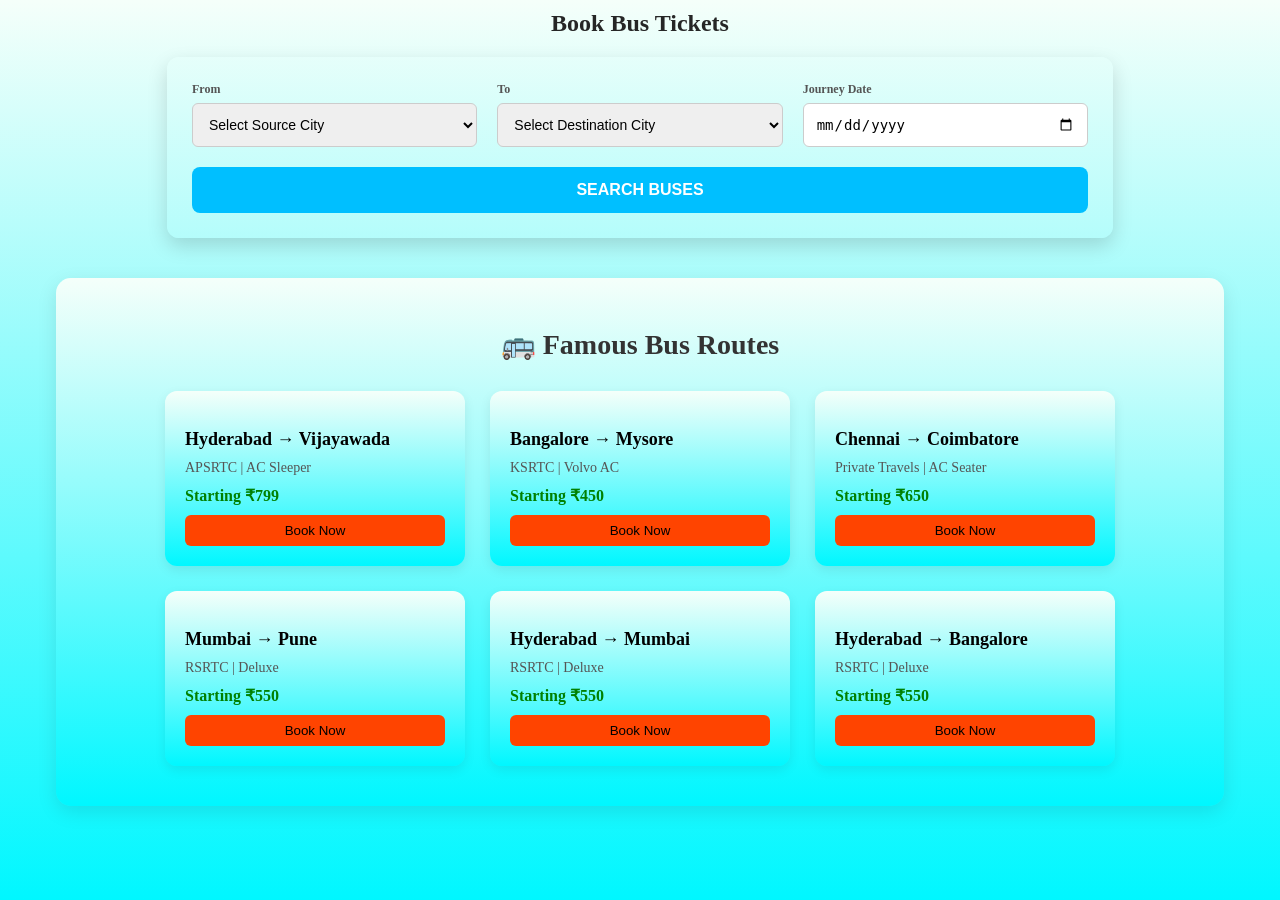
==== bus.html @ cfcebf54 "Initial commit" ====
<html>
<head>
<title>Bus</title>
<link rel="icon" href="logo.ico">

<style>
body {
margin: 0;
background-image: linear-gradient(
to bottom,
#f5fffa,
#00F7FF);
background-attachment: fixed;
background-size: cover;
}

h2{
text-align: center;
margin-top: 10px;
color:#262626;
}

.bus-card {
background: linear-gradient(
to bottom,
#f5fffa,
#00F7FF);
background-attachment: fixed;
background-size: cover;
width: 70%;
margin: 20px auto;
padding: 25px;
border-radius: 12px;
box-shadow: 0 8px 20px rgba(0,0,0,0.15);
}

.row {
display: flex;
gap: 20px;
margin-bottom: 20px;
}

.field {
flex: 1;
}

label {
display: block;
font-size: 12px;
color: #555;
margin-bottom: 6px;
font-weight: bold;
}

select, input {
width: 100%;
padding: 12px;
border-radius: 6px;
border: 1px solid #ccc;
font-size: 14px;
}

.search-btn {
background-color: #00bfff;
color: white;
border: none;
padding: 14px;
font-size: 16px;
width: 100%;
border-radius: 8px;
cursor: pointer;
font-weight: bold;
}

.search-btn:hover {
background-color: #00bfff;
}

.footer {
text-align: center;
margin-top: 40px;
font-size: 13px;
color: gray;
}

.famous-bus-wrapper {
width: 85%;
margin: 40px auto;
padding: 40px;
background:  linear-gradient(
to bottom,
#f5fffa,
#00F7FF);
border-radius: 15px;
box-shadow: 0 6px 20px rgba(0, 0, 0, 0.1);
text-align: center;
}

.famous-bus-wrapper h2 {
font-size: 28px;
margin-bottom: 30px;
color: #333;
}

.bus-route-grid {
display: flex;
justify-content: center;
gap: 25px;
flex-wrap: wrap;
}

.bus-route-box {
width: 260px;
background: linear-gradient(
to bottom,
#f5fffa,
#00F7FF);
padding: 20px;
border-radius: 12px;
box-shadow: 0 4px 12px rgba(0, 0, 0, 0.08);
transition: all 0.3s ease;
text-align: left;
}

.bus-route-box:hover {
transform: translateY(-8px);
box-shadow: 0 10px 25px rgba(0, 0, 0, 0.15);
}

.bus-route-box h3 {
margin-bottom: 10px;
font-size: 18px;
}

.bus-route-box p {
font-size: 14px;
margin: 6px 0;
color: #555;
}

.bus-route-box .fare {
font-size: 16px;
font-weight: bold;
color: green;
margin: 10px 0;
}

.bus-route-box button {
width: 100%;
padding: 8px;
border: none;
border-radius: 6px;
background: #FF4400;
cursor: pointer;
transition: 0.3s ease;
}

.bus-route-box button:hover {
color: #fff;
}
</style>
</head>

<body>

<h2>Book Bus Tickets</h2>

<div class="bus-card">

<div class="row">

<div class="field">
<label>From</label>
<select id="fromCity">
<option>Select Source City</option>
<option>Hyderabad</option>
<option>Bengaluru</option>
<option>Chennai</option>
<option>Vijayawada</option>
<option>Mumbai</option>
</select>
</div>

<div class="field">
<label>To</label>
<select id="toCity">
<option>Select Destination City</option>
<option>Bengaluru</option>
<option>Chennai</option>
<option>Coimbatore</option>
<option>Mumbai</option>
<option>Pune</option>
<option>Vijayawada</option>
<option>Mysore</option>
</select>
</div>

<div class="field">
<label>Journey Date</label>
<input type="date" id="journeyDate">
</div>

</div>

<button class="search-btn" onclick="searchBuses()">SEARCH BUSES</button>

</div>

<div class="famous-bus-wrapper">

<h2>🚌 Famous Bus Routes</h2>

<div class="bus-route-grid">

<div class="bus-route-box">
<h3>Hyderabad → Vijayawada</h3>
<p>APSRTC | AC Sleeper</p>
<p class="fare">Starting ₹799</p>
<button onclick="openRoute('Hyderabad','Vijayawada')">Book Now</button>
</div>

<div class="bus-route-box">
<h3>Bangalore → Mysore</h3>
<p>KSRTC | Volvo AC</p>
<p class="fare">Starting ₹450</p>
<button onclick="openRoute('Bengaluru','Mysore')">Book Now</button>
</div>

<div class="bus-route-box">
<h3>Chennai → Coimbatore</h3>
<p>Private Travels | AC Seater</p>
<p class="fare">Starting ₹650</p>
<button onclick="openRoute('Chennai','Coimbatore')">Book Now</button>
</div>

<div class="bus-route-box">
<h3>Mumbai → Pune</h3>
<p>RSRTC | Deluxe</p>
<p class="fare">Starting ₹550</p>
<button onclick="openRoute('Mumbai','Pune')">Book Now</button>
</div>

<div class="bus-route-box">
<h3>Hyderabad → Mumbai</h3>
<p>RSRTC | Deluxe</p>
<p class="fare">Starting ₹550</p>
<button onclick="openRoute('Hyderabad','Mumbai')">Book Now</button>
</div>

<div class="bus-route-box">
<h3>Hyderabad → Bangalore</h3>
<p>RSRTC | Deluxe</p>
<p class="fare">Starting ₹550</p>
<button onclick="openRoute('Hyderabad','Bengaluru')">Book Now</button>
</div>

</div>

</div>

<script>

function searchBuses(){

let from=document.getElementById("fromCity").value;
let to=document.getElementById("toCity").value;
let date=document.getElementById("journeyDate").value;

window.location.href=
"busticket.html?from="+encodeURIComponent(from)+
"&to="+encodeURIComponent(to)+
"&date="+date;

}

function openRoute(from,to){

window.location.href=
"busticket.html?from="+encodeURIComponent(from)+
"&to="+encodeURIComponent(to);

}

</script>

</body>
</html>
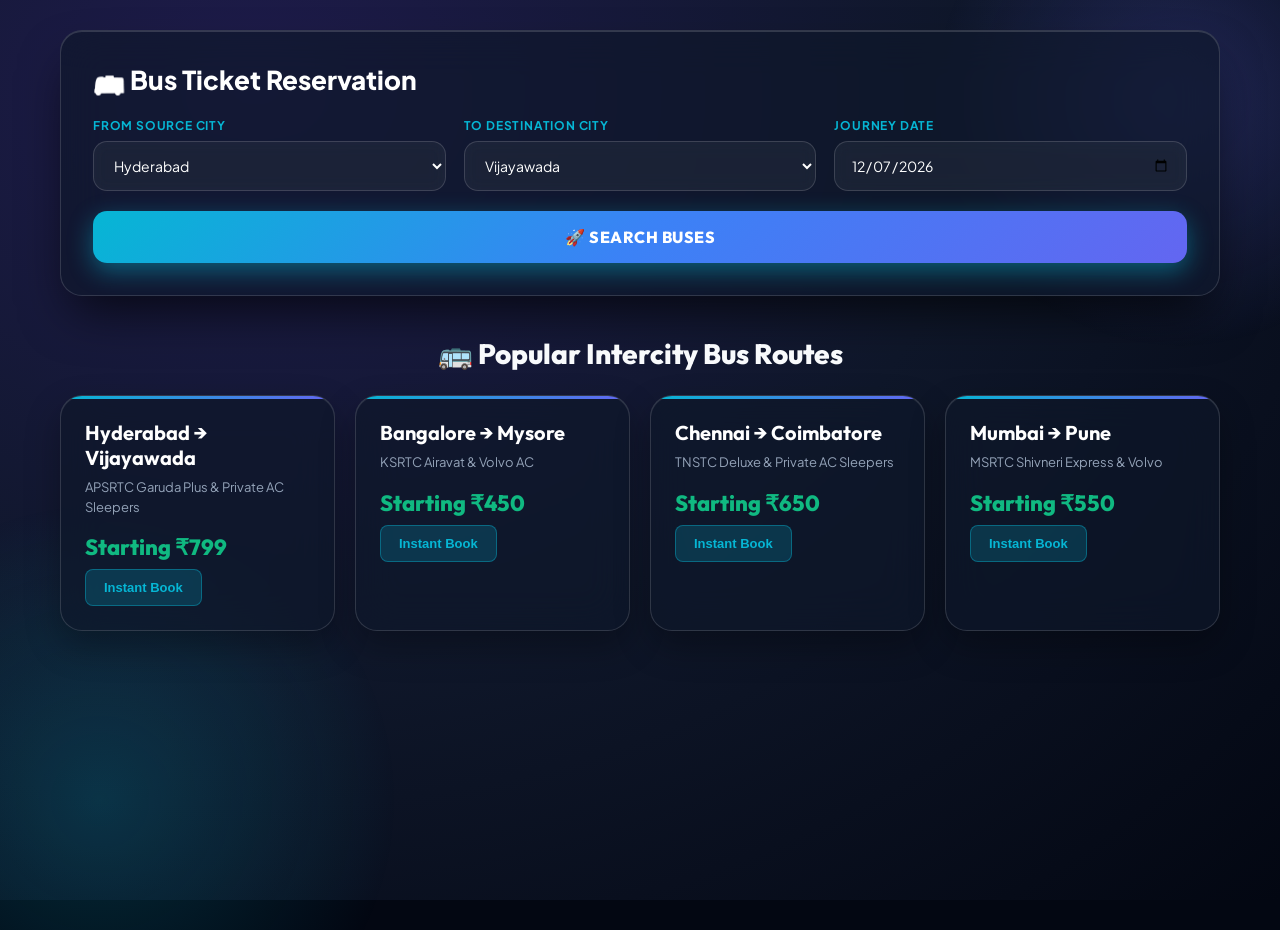
==== commit 9b00dabf: "feat(buses): redesign bus reservation search and seat selection result pages" ====
--- a/bus.html
+++ b/bus.html
@@ -1,287 +1,101 @@
-<html>
+<!DOCTYPE html>
+<html lang="en">
 <head>
-<title>Bus</title>
-<link rel="icon" href="logo.ico">
+  <meta charset="UTF-8">
+  <meta name="viewport" content="width=device-width, initial-scale=1.0">
+  <title>Book Bus Tickets | TicketEasy</title>
+  <link rel="icon" href="logo.ico">
+  <link rel="stylesheet" href="style.css?v=3.0">
+</head>
+<body style="padding-bottom: 60px;">
 
-<style>
-body {
-margin: 0;
-background-image: linear-gradient(
-to bottom,
-#f5fffa,
-#00F7FF);
-background-attachment: fixed;
-background-size: cover;
-}
+  <div class="booking-container">
+    <div class="glass-card">
+      <div class="search-title">🚌 Bus Ticket Reservation</div>
+      
+      <div class="row">
+        <div class="field">
+          <label>From Source City</label>
+          <select id="fromCity">
+            <option>Hyderabad</option>
+            <option>Bengaluru</option>
+            <option>Chennai</option>
+            <option>Vijayawada</option>
+            <option>Mumbai</option>
+          </select>
+        </div>
 
-h2{
-text-align: center;
-margin-top: 10px;
-color:#262626;
-}
+        <div class="field">
+          <label>To Destination City</label>
+          <select id="toCity">
+            <option>Vijayawada</option>
+            <option>Bengaluru</option>
+            <option>Chennai</option>
+            <option>Coimbatore</option>
+            <option>Mumbai</option>
+            <option>Mysore</option>
+            <option>Pune</option>
+          </select>
+        </div>
 
-.bus-card {
-background: linear-gradient(
-to bottom,
-#f5fffa,
-#00F7FF);
-background-attachment: fixed;
-background-size: cover;
-width: 70%;
-margin: 20px auto;
-padding: 25px;
-border-radius: 12px;
-box-shadow: 0 8px 20px rgba(0,0,0,0.15);
-}
+        <div class="field">
+          <label>Journey Date</label>
+          <input type="date" id="journeyDate">
+        </div>
+      </div>
 
-.row {
-display: flex;
-gap: 20px;
-margin-bottom: 20px;
-}
+      <button class="search-btn" onclick="searchBuses()">🚀 SEARCH BUSES</button>
+    </div>
+  </div>
 
-.field {
-flex: 1;
-}
+  <div class="offers-section">
+    <h2>🚌 Popular Intercity Bus Routes</h2>
+    
+    <div class="offers-container">
+      
+      <div class="offer-card">
+        <h3>Hyderabad → Vijayawada</h3>
+        <p>APSRTC Garuda Plus & Private AC Sleepers</p>
+        <div class="price-tag">Starting ₹799</div>
+        <button onclick="openBookingModal({title:'APSRTC Garuda Plus', type:'bus', route:'Hyderabad → Vijayawada', price:799})">Instant Book</button>
+      </div>
 
-label {
-display: block;
-font-size: 12px;
-color: #555;
-margin-bottom: 6px;
-font-weight: bold;
-}
+      <div class="offer-card">
+        <h3>Bangalore → Mysore</h3>
+        <p>KSRTC Airavat & Volvo AC</p>
+        <div class="price-tag">Starting ₹450</div>
+        <button onclick="openBookingModal({title:'KSRTC Airavat Volvo', type:'bus', route:'Bengaluru → Mysore', price:450})">Instant Book</button>
+      </div>
 
-select, input {
-width: 100%;
-padding: 12px;
-border-radius: 6px;
-border: 1px solid #ccc;
-font-size: 14px;
-}
+      <div class="offer-card">
+        <h3>Chennai → Coimbatore</h3>
+        <p>TNSTC Deluxe & Private AC Sleepers</p>
+        <div class="price-tag">Starting ₹650</div>
+        <button onclick="openBookingModal({title:'Parveen AC Sleeper', type:'bus', route:'Chennai → Coimbatore', price:650})">Instant Book</button>
+      </div>
 
-.search-btn {
-background-color: #00bfff;
-color: white;
-border: none;
-padding: 14px;
-font-size: 16px;
-width: 100%;
-border-radius: 8px;
-cursor: pointer;
-font-weight: bold;
-}
+      <div class="offer-card">
+        <h3>Mumbai → Pune</h3>
+        <p>MSRTC Shivneri Express & Volvo</p>
+        <div class="price-tag">Starting ₹550</div>
+        <button onclick="openBookingModal({title:'MSRTC Shivneri Express', type:'bus', route:'Mumbai → Pune', price:550})">Instant Book</button>
+      </div>
 
-.search-btn:hover {
-background-color: #00bfff;
-}
+    </div>
+  </div>
 
-.footer {
-text-align: center;
-margin-top: 40px;
-font-size: 13px;
-color: gray;
-}
+  <script src="booking-modal.js?v=3.0"></script>
+  <script>
+    const tomorrow = new Date();
+    tomorrow.setDate(tomorrow.getDate() + 1);
+    document.getElementById("journeyDate").value = tomorrow.toISOString().split('T')[0];
 
-.famous-bus-wrapper {
-width: 85%;
-margin: 40px auto;
-padding: 40px;
-background:  linear-gradient(
-to bottom,
-#f5fffa,
-#00F7FF);
-border-radius: 15px;
-box-shadow: 0 6px 20px rgba(0, 0, 0, 0.1);
-text-align: center;
-}
-
-.famous-bus-wrapper h2 {
-font-size: 28px;
-margin-bottom: 30px;
-color: #333;
-}
-
-.bus-route-grid {
-display: flex;
-justify-content: center;
-gap: 25px;
-flex-wrap: wrap;
-}
-
-.bus-route-box {
-width: 260px;
-background: linear-gradient(
-to bottom,
-#f5fffa,
-#00F7FF);
-padding: 20px;
-border-radius: 12px;
-box-shadow: 0 4px 12px rgba(0, 0, 0, 0.08);
-transition: all 0.3s ease;
-text-align: left;
-}
-
-.bus-route-box:hover {
-transform: translateY(-8px);
-box-shadow: 0 10px 25px rgba(0, 0, 0, 0.15);
-}
-
-.bus-route-box h3 {
-margin-bottom: 10px;
-font-size: 18px;
-}
-
-.bus-route-box p {
-font-size: 14px;
-margin: 6px 0;
-color: #555;
-}
-
-.bus-route-box .fare {
-font-size: 16px;
-font-weight: bold;
-color: green;
-margin: 10px 0;
-}
-
-.bus-route-box button {
-width: 100%;
-padding: 8px;
-border: none;
-border-radius: 6px;
-background: #FF4400;
-cursor: pointer;
-transition: 0.3s ease;
-}
-
-.bus-route-box button:hover {
-color: #fff;
-}
-</style>
-</head>
-
-<body>
-
-<h2>Book Bus Tickets</h2>
-
-<div class="bus-card">
-
-<div class="row">
-
-<div class="field">
-<label>From</label>
-<select id="fromCity">
-<option>Select Source City</option>
-<option>Hyderabad</option>
-<option>Bengaluru</option>
-<option>Chennai</option>
-<option>Vijayawada</option>
-<option>Mumbai</option>
-</select>
-</div>
-
-<div class="field">
-<label>To</label>
-<select id="toCity">
-<option>Select Destination City</option>
-<option>Bengaluru</option>
-<option>Chennai</option>
-<option>Coimbatore</option>
-<option>Mumbai</option>
-<option>Pune</option>
-<option>Vijayawada</option>
-<option>Mysore</option>
-</select>
-</div>
-
-<div class="field">
-<label>Journey Date</label>
-<input type="date" id="journeyDate">
-</div>
-
-</div>
-
-<button class="search-btn" onclick="searchBuses()">SEARCH BUSES</button>
-
-</div>
-
-<div class="famous-bus-wrapper">
-
-<h2>🚌 Famous Bus Routes</h2>
-
-<div class="bus-route-grid">
-
-<div class="bus-route-box">
-<h3>Hyderabad → Vijayawada</h3>
-<p>APSRTC | AC Sleeper</p>
-<p class="fare">Starting ₹799</p>
-<button onclick="openRoute('Hyderabad','Vijayawada')">Book Now</button>
-</div>
-
-<div class="bus-route-box">
-<h3>Bangalore → Mysore</h3>
-<p>KSRTC | Volvo AC</p>
-<p class="fare">Starting ₹450</p>
-<button onclick="openRoute('Bengaluru','Mysore')">Book Now</button>
-</div>
-
-<div class="bus-route-box">
-<h3>Chennai → Coimbatore</h3>
-<p>Private Travels | AC Seater</p>
-<p class="fare">Starting ₹650</p>
-<button onclick="openRoute('Chennai','Coimbatore')">Book Now</button>
-</div>
-
-<div class="bus-route-box">
-<h3>Mumbai → Pune</h3>
-<p>RSRTC | Deluxe</p>
-<p class="fare">Starting ₹550</p>
-<button onclick="openRoute('Mumbai','Pune')">Book Now</button>
-</div>
-
-<div class="bus-route-box">
-<h3>Hyderabad → Mumbai</h3>
-<p>RSRTC | Deluxe</p>
-<p class="fare">Starting ₹550</p>
-<button onclick="openRoute('Hyderabad','Mumbai')">Book Now</button>
-</div>
-
-<div class="bus-route-box">
-<h3>Hyderabad → Bangalore</h3>
-<p>RSRTC | Deluxe</p>
-<p class="fare">Starting ₹550</p>
-<button onclick="openRoute('Hyderabad','Bengaluru')">Book Now</button>
-</div>
-
-</div>
-
-</div>
-
-<script>
-
-function searchBuses(){
-
-let from=document.getElementById("fromCity").value;
-let to=document.getElementById("toCity").value;
-let date=document.getElementById("journeyDate").value;
-
-window.location.href=
-"busticket.html?from="+encodeURIComponent(from)+
-"&to="+encodeURIComponent(to)+
-"&date="+date;
-
-}
-
-function openRoute(from,to){
-
-window.location.href=
-"busticket.html?from="+encodeURIComponent(from)+
-"&to="+encodeURIComponent(to);
-
-}
-
-</script>
-
+    function searchBuses() {
+      const from = document.getElementById("fromCity").value;
+      const to = document.getElementById("toCity").value;
+      const date = document.getElementById("journeyDate").value;
+      window.location.href = `busticket.html?from=${encodeURIComponent(from)}&to=${encodeURIComponent(to)}&date=${date}`;
+    }
+  </script>
 </body>
 </html>
--- a/style.css
+++ b/style.css
@@ -0,0 +1,1076 @@
+/* ============================================================
+   TicketEasy — Ultra-Vibrant Glassmorphism & Cyber-Sleek Design System
+   ============================================================ */
+@import url('https://fonts.googleapis.com/css2?family=Outfit:wght@300;400;500;600;700;800;900&family=Plus+Jakarta+Sans:wght@400;500;600;700;800&display=swap');
+
+:root {
+  --primary: #06b6d4;
+  --primary-glow: rgba(6, 182, 212, 0.45);
+  --accent: #6366f1;
+  --accent-glow: rgba(99, 102, 241, 0.45);
+  --orange: #f97316;
+  --orange-glow: rgba(249, 115, 22, 0.45);
+  --emerald: #10b981;
+  --rose: #f43f5e;
+  
+  --bg-dark: #030712;
+  --bg-gradient: radial-gradient(ellipse at 20% 10%, #1e1b4b 0%, #0f172a 50%, #030712 100%);
+  --card-bg: rgba(15, 23, 42, 0.65);
+  --card-border: rgba(255, 255, 255, 0.14);
+  --card-hover-border: rgba(6, 182, 212, 0.6);
+  --glass-blur: blur(20px);
+  
+  --text-main: #f8fafc;
+  --text-muted: #94a3b8;
+  --text-dim: #64748b;
+  
+  --radius-sm: 8px;
+  --radius-md: 14px;
+  --radius-lg: 22px;
+  --radius-full: 9999px;
+  
+  --shadow-glow: 0 12px 35px -8px rgba(6, 182, 212, 0.35);
+  --shadow-lg: 0 25px 50px -12px rgba(0, 0, 0, 0.7);
+}
+
+* {
+  box-sizing: border-box;
+  margin: 0;
+  padding: 0;
+}
+
+body {
+  font-family: 'Plus Jakarta Sans', sans-serif;
+  background: var(--bg-dark);
+  background-image: var(--bg-gradient);
+  background-attachment: fixed;
+  color: var(--text-main);
+  min-height: 100vh;
+  overflow-x: hidden;
+  position: relative;
+}
+
+/* Ambient Glowing Background Orbs */
+body::before {
+  content: '';
+  position: fixed;
+  top: -150px;
+  right: -150px;
+  width: 500px;
+  height: 500px;
+  border-radius: 50%;
+  background: radial-gradient(circle, rgba(99, 102, 241, 0.25), transparent 70%);
+  pointer-events: none;
+  z-index: 0;
+}
+
+body::after {
+  content: '';
+  position: fixed;
+  bottom: -200px;
+  left: -200px;
+  width: 600px;
+  height: 600px;
+  border-radius: 50%;
+  background: radial-gradient(circle, rgba(6, 182, 212, 0.2), transparent 70%);
+  pointer-events: none;
+  z-index: 0;
+}
+
+h1, h2, h3, h4, .brand-font {
+  font-family: 'Outfit', sans-serif;
+}
+
+/* Custom Scrollbar */
+::-webkit-scrollbar { width: 8px; height: 8px; }
+::-webkit-scrollbar-track { background: rgba(3, 7, 18, 0.9); }
+::-webkit-scrollbar-thumb { background: rgba(255, 255, 255, 0.2); border-radius: 4px; }
+::-webkit-scrollbar-thumb:hover { background: var(--primary); }
+
+/* ── SHELL & TOP NAVIGATION ── */
+.shell-body {
+  overflow: hidden;
+  display: flex;
+  flex-direction: column;
+  height: 100vh;
+}
+
+.head {
+  background: rgba(15, 23, 42, 0.75);
+  backdrop-filter: var(--glass-blur);
+  -webkit-backdrop-filter: var(--glass-blur);
+  border-bottom: 1px solid var(--card-border);
+  display: flex;
+  justify-content: space-between;
+  align-items: center;
+  padding: 12px 28px;
+  position: sticky;
+  top: 0;
+  z-index: 1000;
+  box-shadow: 0 4px 30px rgba(0, 0, 0, 0.4);
+}
+
+.logo-container {
+  display: flex;
+  align-items: center;
+  gap: 10px;
+  text-decoration: none;
+}
+
+.logo-icon {
+  font-size: 26px;
+  background: linear-gradient(135deg, var(--primary), var(--accent));
+  -webkit-background-clip: text;
+  -webkit-text-fill-color: transparent;
+  filter: drop-shadow(0 0 12px var(--primary-glow));
+}
+
+.logo h1 {
+  font-size: 24px;
+  font-weight: 900;
+  letter-spacing: -0.5px;
+  background: linear-gradient(135deg, #ffffff 40%, var(--primary) 100%);
+  -webkit-background-clip: text;
+  -webkit-text-fill-color: transparent;
+}
+
+.modes {
+  display: flex;
+  gap: 6px;
+  background: rgba(255, 255, 255, 0.05);
+  padding: 6px;
+  border-radius: var(--radius-full);
+  border: 1px solid rgba(255, 255, 255, 0.1);
+  backdrop-filter: var(--glass-blur);
+}
+
+.modes a {
+  text-decoration: none;
+  color: var(--text-muted);
+  font-weight: 600;
+  padding: 8px 18px;
+  font-size: 13px;
+  letter-spacing: 0.3px;
+  border-radius: var(--radius-full);
+  transition: all 0.3s cubic-bezier(0.4, 0, 0.2, 1);
+  display: flex;
+  align-items: center;
+  gap: 6px;
+}
+
+.modes a:hover, .modes a.active {
+  color: #ffffff;
+  background: linear-gradient(135deg, rgba(6, 182, 212, 0.3), rgba(99, 102, 241, 0.3));
+  border: 1px solid rgba(6, 182, 212, 0.5);
+  box-shadow: 0 0 18px rgba(6, 182, 212, 0.25);
+}
+
+.nav-actions {
+  display: flex;
+  align-items: center;
+  gap: 12px;
+}
+
+.ai-copilot-trigger-btn {
+  background: linear-gradient(135deg, #6366f1, #8b5cf6);
+  color: white;
+  border: 1px solid rgba(255, 255, 255, 0.2);
+  padding: 8px 18px;
+  border-radius: var(--radius-full);
+  font-weight: 700;
+  font-size: 13px;
+  cursor: pointer;
+  display: flex;
+  align-items: center;
+  gap: 8px;
+  box-shadow: 0 0 20px var(--accent-glow);
+  transition: all 0.3s ease;
+  animation: pulseGlow 3s infinite alternate;
+}
+@keyframes pulseGlow {
+  0% { box-shadow: 0 0 10px rgba(99, 102, 241, 0.4); }
+  100% { box-shadow: 0 0 25px rgba(139, 92, 246, 0.85); }
+}
+.ai-copilot-trigger-btn:hover {
+  transform: translateY(-2px) scale(1.02);
+  filter: brightness(1.15);
+}
+
+.Profile-btn {
+  padding: 8px 18px;
+  border-radius: var(--radius-full);
+  cursor: pointer;
+  border: 1px solid var(--card-border);
+  font-family: 'Outfit', sans-serif;
+  font-weight: 600;
+  font-size: 13px;
+  background: rgba(255, 255, 255, 0.08);
+  color: var(--text-main);
+  transition: all 0.3s ease;
+}
+.Profile-btn:hover {
+  background: rgba(255, 255, 255, 0.18);
+  border-color: var(--primary);
+  color: var(--primary);
+  box-shadow: 0 0 12px var(--primary-glow);
+}
+
+iframe {
+  flex: 1;
+  width: 100%;
+  border: none;
+  z-index: 1;
+}
+
+/* ── HERO SLIDESHOW ── */
+.slideshow-wrapper {
+  padding: 24px;
+  max-width: 1280px;
+  margin: 0 auto;
+  position: relative;
+  z-index: 2;
+}
+
+.slideshow {
+  width: 100%;
+  height: 480px;
+  position: relative;
+  overflow: hidden;
+  border-radius: var(--radius-lg);
+  box-shadow: var(--shadow-lg);
+  border: 1px solid var(--card-border);
+}
+
+.slides {
+  display: flex;
+  height: 100%;
+  transition: transform 0.6s cubic-bezier(0.4, 0, 0.2, 1);
+}
+
+.slides a {
+  flex-shrink: 0;
+  width: 100%;
+  height: 100%;
+  position: relative;
+}
+
+.slides img {
+  width: 100%;
+  height: 100%;
+  object-fit: cover;
+}
+
+.slide-caption {
+  position: absolute;
+  bottom: 0;
+  left: 0;
+  right: 0;
+  padding: 40px;
+  background: linear-gradient(to top, rgba(3, 7, 18, 0.95), transparent);
+  color: white;
+}
+.slide-caption h2 {
+  font-size: 32px;
+  font-weight: 800;
+  margin-bottom: 6px;
+}
+.slide-caption p {
+  font-size: 16px;
+  color: var(--text-muted);
+}
+
+.arrow {
+  position: absolute;
+  top: 50%;
+  transform: translateY(-50%);
+  font-size: 24px;
+  color: white;
+  background: rgba(15, 23, 42, 0.65);
+  backdrop-filter: blur(10px);
+  width: 48px;
+  height: 48px;
+  display: flex;
+  align-items: center;
+  justify-content: center;
+  cursor: pointer;
+  user-select: none;
+  border-radius: 50%;
+  border: 1px solid var(--card-border);
+  transition: all 0.3s ease;
+  z-index: 10;
+}
+.arrow:hover {
+  background: var(--primary);
+  border-color: var(--primary);
+  box-shadow: var(--shadow-glow);
+}
+.prev { left: 20px; }
+.next { right: 20px; }
+
+.dots {
+  position: absolute;
+  bottom: 20px;
+  width: 100%;
+  text-align: center;
+  z-index: 10;
+}
+.dot {
+  display: inline-block;
+  width: 10px;
+  height: 10px;
+  margin: 0 5px;
+  background: rgba(255, 255, 255, 0.3);
+  border-radius: 50%;
+  cursor: pointer;
+  transition: all 0.3s ease;
+}
+.dot.active {
+  background: var(--primary);
+  width: 28px;
+  border-radius: 10px;
+  box-shadow: 0 0 12px var(--primary-glow);
+}
+
+/* ── SEARCH CONTAINER & GLASS CARDS ── */
+.booking-container {
+  max-width: 1200px;
+  margin: 30px auto;
+  padding: 0 20px;
+  position: relative;
+  z-index: 2;
+}
+
+.glass-card {
+  background: rgba(15, 23, 42, 0.65);
+  backdrop-filter: var(--glass-blur);
+  -webkit-backdrop-filter: var(--glass-blur);
+  border: 1px solid var(--card-border);
+  border-radius: var(--radius-lg);
+  padding: 32px;
+  box-shadow: var(--shadow-lg), inset 0 1px 0 rgba(255, 255, 255, 0.15);
+  transition: all 0.3s ease;
+}
+
+.glass-card:hover {
+  border-color: rgba(255, 255, 255, 0.25);
+  box-shadow: 0 30px 60px -15px rgba(0, 0, 0, 0.8), inset 0 1px 0 rgba(255, 255, 255, 0.2);
+}
+
+.search-title {
+  font-size: 26px;
+  font-weight: 800;
+  margin-bottom: 22px;
+  display: flex;
+  align-items: center;
+  gap: 10px;
+  background: linear-gradient(135deg, #ffffff 40%, var(--primary) 100%);
+  -webkit-background-clip: text;
+  -webkit-text-fill-color: transparent;
+}
+
+.row {
+  display: flex;
+  gap: 18px;
+  margin-bottom: 20px;
+  flex-wrap: wrap;
+}
+
+.field {
+  flex: 1;
+  min-width: 180px;
+}
+
+label {
+  display: block;
+  font-size: 12px;
+  font-weight: 700;
+  text-transform: uppercase;
+  letter-spacing: 0.8px;
+  color: var(--primary);
+  margin-bottom: 8px;
+}
+
+select, input[type="text"], input[type="date"], input[type="number"], input[type="email"], input[type="password"] {
+  width: 100%;
+  padding: 14px 16px;
+  border-radius: var(--radius-md);
+  border: 1px solid rgba(255, 255, 255, 0.15);
+  background: rgba(255, 255, 255, 0.05);
+  color: #ffffff;
+  font-size: 14px;
+  font-family: 'Plus Jakarta Sans', sans-serif;
+  transition: all 0.3s ease;
+  outline: none;
+  backdrop-filter: blur(8px);
+}
+
+select option {
+  background: #0f172a;
+  color: #ffffff;
+}
+
+select:focus, input:focus {
+  border-color: var(--primary);
+  background: rgba(6, 182, 212, 0.1);
+  box-shadow: 0 0 20px rgba(6, 182, 212, 0.35);
+}
+
+.search-btn, .action-btn {
+  background: linear-gradient(135deg, #06b6d4 0%, #3b82f6 50%, #6366f1 100%);
+  color: white;
+  border: none;
+  padding: 16px;
+  font-size: 16px;
+  width: 100%;
+  border-radius: var(--radius-md);
+  cursor: pointer;
+  font-weight: 800;
+  font-family: 'Outfit', sans-serif;
+  letter-spacing: 0.5px;
+  transition: all 0.3s ease;
+  box-shadow: 0 8px 25px rgba(6, 182, 212, 0.45);
+  display: flex;
+  align-items: center;
+  justify-content: center;
+  gap: 8px;
+}
+
+.search-btn:hover, .action-btn:hover {
+  transform: translateY(-3px) scale(1.01);
+  box-shadow: 0 12px 35px rgba(6, 182, 212, 0.65);
+  filter: brightness(1.15);
+}
+
+/* ── OFFERS & ROUTE CARDS ── */
+.offers-section {
+  max-width: 1200px;
+  margin: 40px auto;
+  padding: 0 20px;
+  text-align: center;
+  position: relative;
+  z-index: 2;
+}
+
+.offers-section h2 {
+  font-size: 28px;
+  font-weight: 800;
+  margin-bottom: 24px;
+}
+
+.offers-container {
+  display: grid;
+  grid-template-columns: repeat(auto-fit, minmax(240px, 1fr));
+  gap: 20px;
+}
+
+.offer-card {
+  background: rgba(15, 23, 42, 0.65);
+  backdrop-filter: var(--glass-blur);
+  -webkit-backdrop-filter: var(--glass-blur);
+  border: 1px solid var(--card-border);
+  padding: 24px;
+  border-radius: var(--radius-lg);
+  transition: all 0.3s cubic-bezier(0.4, 0, 0.2, 1);
+  text-align: left;
+  position: relative;
+  overflow: hidden;
+  box-shadow: 0 15px 35px rgba(0, 0, 0, 0.3), inset 0 1px 0 rgba(255, 255, 255, 0.1);
+}
+
+.offer-card::before {
+  content: '';
+  position: absolute;
+  top: 0; left: 0; right: 0; height: 3px;
+  background: linear-gradient(90deg, var(--primary), var(--accent));
+}
+
+.offer-card:hover {
+  transform: translateY(-8px);
+  border-color: var(--card-hover-border);
+  box-shadow: var(--shadow-glow);
+}
+
+.offer-card h3 {
+  font-size: 20px;
+  font-weight: 700;
+  margin-bottom: 8px;
+  color: #ffffff;
+}
+
+.offer-card p {
+  font-size: 13px;
+  color: var(--text-muted);
+  margin-bottom: 16px;
+  line-height: 1.5;
+}
+
+.offer-card button {
+  padding: 10px 18px;
+  border: none;
+  border-radius: var(--radius-sm);
+  background: rgba(6, 182, 212, 0.2);
+  color: var(--primary);
+  border: 1px solid rgba(6, 182, 212, 0.4);
+  font-weight: 700;
+  font-size: 13px;
+  cursor: pointer;
+  transition: all 0.3s ease;
+}
+
+.offer-card button:hover {
+  background: var(--primary);
+  color: white;
+  box-shadow: var(--shadow-glow);
+}
+
+/* ── RESULTS CONTAINER & LIST CARDS ── */
+.route-header {
+  text-align: center;
+  padding: 24px;
+  font-size: 22px;
+  font-weight: 800;
+  background: rgba(15, 23, 42, 0.85);
+  backdrop-filter: var(--glass-blur);
+  border-bottom: 1px solid var(--card-border);
+  color: #ffffff;
+  position: relative;
+  z-index: 2;
+}
+
+.results-container {
+  max-width: 1000px;
+  margin: 30px auto;
+  padding: 0 20px;
+  position: relative;
+  z-index: 2;
+}
+
+.result-card, .bus-card, .flight-card, .train-card, .hotel-card {
+  background: rgba(15, 23, 42, 0.65);
+  backdrop-filter: var(--glass-blur);
+  border: 1px solid var(--card-border);
+  padding: 24px;
+  margin-bottom: 16px;
+  border-radius: var(--radius-md);
+  box-shadow: 0 10px 30px rgba(0, 0, 0, 0.3);
+  display: flex;
+  justify-content: space-between;
+  align-items: center;
+  gap: 20px;
+  transition: all 0.3s ease;
+}
+
+.result-card:hover, .bus-card:hover, .flight-card:hover, .train-card:hover, .hotel-card:hover {
+  transform: translateY(-4px);
+  border-color: var(--card-hover-border);
+  box-shadow: var(--shadow-glow);
+}
+
+.result-title, .bus-name, .flight-name, .train-name {
+  font-size: 18px;
+  font-weight: 700;
+  color: #ffffff;
+  margin-bottom: 6px;
+}
+
+.result-details {
+  font-size: 13px;
+  color: var(--text-muted);
+  line-height: 1.6;
+}
+
+.price-tag, .bus-price, .price {
+  font-size: 22px;
+  font-weight: 800;
+  color: var(--emerald);
+  margin-bottom: 8px;
+  font-family: 'Outfit', sans-serif;
+}
+
+.book-btn {
+  background: linear-gradient(135deg, var(--orange), #ea580c);
+  border: none;
+  padding: 10px 20px;
+  border-radius: var(--radius-sm);
+  color: white;
+  cursor: pointer;
+  font-weight: 700;
+  font-family: 'Outfit', sans-serif;
+  transition: all 0.3s ease;
+  box-shadow: var(--orange-glow);
+}
+
+.book-btn:hover {
+  transform: scale(1.05);
+  filter: brightness(1.15);
+}
+
+/* ── MY TICKETS CARD ── */
+.tickets-grid {
+  display: grid;
+  grid-template-columns: repeat(auto-fill, minmax(320px, 1fr));
+  gap: 20px;
+  margin-top: 30px;
+}
+
+.ticket-card {
+  background: rgba(15, 23, 42, 0.8);
+  backdrop-filter: var(--glass-blur);
+  border: 1px solid var(--card-border);
+  border-radius: var(--radius-lg);
+  padding: 24px;
+  position: relative;
+  overflow: hidden;
+  box-shadow: var(--shadow-lg);
+  transition: all 0.3s ease;
+}
+
+.ticket-card::before {
+  content: '';
+  position: absolute;
+  top: 0; left: 0; bottom: 0; width: 5px;
+  background: linear-gradient(to bottom, var(--primary), var(--accent));
+}
+
+.ticket-card h3 {
+  font-size: 18px;
+  color: var(--primary);
+  margin-bottom: 12px;
+}
+
+.ticket-info-row {
+  display: flex;
+  justify-content: space-between;
+  font-size: 13px;
+  color: var(--text-muted);
+  margin-bottom: 8px;
+  padding-bottom: 6px;
+  border-bottom: 1px dashed rgba(255, 255, 255, 0.1);
+}
+
+.qr-placeholder {
+  background: #ffffff;
+  padding: 8px;
+  border-radius: 8px;
+  width: 90px;
+  height: 90px;
+  margin: 12px auto;
+  display: flex;
+  align-items: center;
+  justify-content: center;
+}
+
+/* ── SEAT MAP INTERACTIVE SELECTOR ── */
+.seat-map-box {
+  background: rgba(0, 0, 0, 0.3);
+  border: 1px solid var(--card-border);
+  border-radius: var(--radius-md);
+  padding: 18px;
+  margin-bottom: 20px;
+}
+
+.seat-legend {
+  display: flex;
+  justify-content: center;
+  gap: 16px;
+  margin-bottom: 14px;
+  font-size: 12px;
+}
+
+.legend-item {
+  display: flex;
+  align-items: center;
+  gap: 6px;
+}
+
+.seat-sample {
+  width: 18px;
+  height: 18px;
+  border-radius: 4px;
+  border: 1px solid rgba(255,255,255,0.2);
+}
+.seat-sample.available { background: rgba(255, 255, 255, 0.1); }
+.seat-sample.selected  { background: var(--primary); border-color: var(--primary); }
+.seat-sample.booked    { background: rgba(239, 68, 68, 0.4); }
+
+.seat-grid {
+  display: grid;
+  grid-template-columns: repeat(4, 1fr);
+  gap: 10px;
+  max-width: 280px;
+  margin: 0 auto;
+}
+
+.seat-btn {
+  aspect-ratio: 1;
+  background: rgba(255, 255, 255, 0.08);
+  border: 1px solid rgba(255, 255, 255, 0.15);
+  border-radius: 6px;
+  color: var(--text-muted);
+  font-size: 11px;
+  font-weight: 700;
+  cursor: pointer;
+  transition: all 0.2s ease;
+  display: flex;
+  align-items: center;
+  justify-content: center;
+}
+
+.seat-btn:hover:not(.booked) {
+  border-color: var(--primary);
+  color: white;
+}
+
+.seat-btn.selected {
+  background: var(--primary);
+  border-color: var(--primary);
+  color: white;
+  box-shadow: 0 0 10px var(--primary-glow);
+}
+
+.seat-btn.booked {
+  background: rgba(239, 68, 68, 0.2);
+  border-color: rgba(239, 68, 68, 0.3);
+  color: #f87171;
+  cursor: not-allowed;
+  opacity: 0.6;
+}
+
+/* ── MODAL OVERLAY & PAYMENT SYSTEM ── */
+.modal-overlay {
+  display: none;
+  position: fixed;
+  top: 0; left: 0; width: 100vw; height: 100vh;
+  background: rgba(3, 7, 18, 0.88);
+  backdrop-filter: blur(16px);
+  z-index: 99999;
+  justify-content: center;
+  align-items: center;
+  padding: 20px;
+}
+.modal-overlay.active { display: flex; }
+
+.modal-box {
+  background: #0f172a;
+  border: 1px solid var(--card-hover-border);
+  width: 560px;
+  max-width: 100%;
+  max-height: 90vh;
+  overflow-y: auto;
+  border-radius: var(--radius-lg);
+  padding: 30px;
+  box-shadow: var(--shadow-lg);
+  position: relative;
+  animation: modalSlideUp 0.3s ease-out;
+}
+@keyframes modalSlideUp {
+  from { transform: translateY(30px); opacity: 0; }
+  to   { transform: translateY(0);    opacity: 1; }
+}
+
+.modal-close {
+  position: absolute;
+  top: 18px; right: 20px;
+  font-size: 20px;
+  cursor: pointer;
+  color: var(--text-muted);
+  transition: color 0.2s;
+}
+.modal-close:hover { color: var(--rose); }
+
+.modal-title {
+  font-size: 22px;
+  font-weight: 800;
+  color: #ffffff;
+  margin-bottom: 4px;
+}
+
+.modal-subtitle {
+  font-size: 13px;
+  color: var(--text-muted);
+  margin-bottom: 20px;
+  padding-bottom: 12px;
+  border-bottom: 1px solid rgba(255, 255, 255, 0.1);
+}
+
+.modal-section { margin-bottom: 20px; }
+
+.modal-section-title {
+  font-size: 12px;
+  font-weight: 700;
+  color: var(--primary);
+  text-transform: uppercase;
+  letter-spacing: 0.8px;
+  margin-bottom: 10px;
+}
+
+.option-pills {
+  display: flex;
+  gap: 8px;
+  flex-wrap: wrap;
+}
+
+.pill {
+  padding: 8px 16px;
+  border-radius: var(--radius-full);
+  border: 1px solid rgba(255, 255, 255, 0.15);
+  font-size: 13px;
+  font-weight: 600;
+  cursor: pointer;
+  transition: all 0.2s ease;
+  background: rgba(255, 255, 255, 0.05);
+  color: var(--text-muted);
+}
+.pill:hover { border-color: var(--primary); color: white; }
+.pill.active {
+  background: var(--primary);
+  border-color: var(--primary);
+  color: white;
+  box-shadow: 0 0 12px var(--primary-glow);
+}
+
+.counter-row {
+  display: flex;
+  align-items: center;
+  justify-content: space-between;
+  padding: 10px 14px;
+  background: rgba(255, 255, 255, 0.04);
+  border-radius: var(--radius-md);
+  margin-bottom: 8px;
+  border: 1px solid rgba(255, 255, 255, 0.08);
+}
+.counter-label { font-size: 13px; font-weight: 600; color: #ffffff; }
+.counter-btns { display: flex; align-items: center; gap: 12px; }
+.counter-btns button {
+  width: 30px; height: 30px;
+  border-radius: 50%;
+  border: 1px solid var(--primary);
+  background: rgba(6, 182, 212, 0.15);
+  color: var(--primary);
+  font-size: 16px;
+  font-weight: 700;
+  cursor: pointer;
+  display: flex; align-items: center; justify-content: center;
+  transition: all 0.2s ease;
+}
+.counter-btns button:hover { background: var(--primary); color: white; }
+.counter-num { font-size: 15px; font-weight: 700; min-width: 20px; text-align: center; }
+
+/* Payment Methods Grid */
+.payment-grid {
+  display: grid;
+  grid-template-columns: repeat(3, 1fr);
+  gap: 10px;
+}
+.pay-option {
+  padding: 12px;
+  border: 1px solid rgba(255, 255, 255, 0.15);
+  border-radius: var(--radius-md);
+  cursor: pointer;
+  text-align: center;
+  transition: all 0.2s ease;
+  background: rgba(255, 255, 255, 0.04);
+}
+.pay-option:hover { border-color: var(--primary); }
+.pay-option.active {
+  border-color: var(--primary);
+  background: rgba(6, 182, 212, 0.15);
+  box-shadow: 0 0 12px var(--primary-glow);
+}
+.pay-icon { font-size: 22px; margin-bottom: 4px; }
+.pay-label { font-size: 11px; font-weight: 700; color: #ffffff; }
+
+.price-summary {
+  background: rgba(255, 255, 255, 0.04);
+  border: 1px solid rgba(255, 255, 255, 0.08);
+  border-radius: var(--radius-md);
+  padding: 16px;
+  margin: 20px 0;
+}
+.price-row {
+  display: flex;
+  justify-content: space-between;
+  font-size: 13px;
+  color: var(--text-muted);
+  margin-bottom: 8px;
+}
+.price-row.total {
+  border-top: 1px dashed rgba(255, 255, 255, 0.15);
+  padding-top: 10px;
+  margin-top: 10px;
+  font-size: 16px;
+  font-weight: 800;
+  color: #ffffff;
+}
+
+.confirm-btn {
+  width: 100%;
+  padding: 16px;
+  background: linear-gradient(135deg, var(--emerald), #059669);
+  color: white;
+  border: none;
+  border-radius: var(--radius-md);
+  font-size: 16px;
+  font-weight: 800;
+  font-family: 'Outfit', sans-serif;
+  cursor: pointer;
+  transition: all 0.3s ease;
+  box-shadow: 0 10px 25px rgba(16, 185, 129, 0.4);
+}
+.confirm-btn:hover {
+  transform: translateY(-2px);
+  filter: brightness(1.1);
+}
+
+/* ── AI FLOATING COPILOT WIDGET (Small Bottom-Right Icon) ── */
+.ai-float-btn {
+  position: fixed;
+  bottom: 20px;
+  right: 20px;
+  width: 44px;
+  height: 44px;
+  border-radius: 50%;
+  background: linear-gradient(135deg, #6366f1, #8b5cf6);
+  border: 2px solid rgba(255, 255, 255, 0.3);
+  box-shadow: 0 6px 20px rgba(99, 102, 241, 0.6);
+  color: white;
+  font-size: 20px;
+  display: flex;
+  align-items: center;
+  justify-content: center;
+  cursor: pointer;
+  z-index: 999999;
+  transition: all 0.3s cubic-bezier(0.4, 0, 0.2, 1);
+}
+.ai-float-btn:hover {
+  transform: scale(1.12) rotate(8deg);
+  box-shadow: 0 10px 30px rgba(139, 92, 246, 0.9);
+}
+
+/* 4x3 ORDER WINDOW (520px x 390px = 4:3 Ratio) */
+.ai-chat-drawer {
+  position: fixed;
+  bottom: 74px;
+  right: 20px;
+  width: 520px;
+  max-width: calc(100vw - 32px);
+  height: 390px;
+  background: #0f172a;
+  border: 1px solid var(--card-hover-border);
+  border-radius: var(--radius-lg);
+  box-shadow: var(--shadow-lg);
+  display: none;
+  flex-direction: column;
+  z-index: 999999;
+  overflow: hidden;
+  animation: drawerSlideUp 0.3s ease-out;
+}
+.ai-chat-drawer.active { display: flex; }
+@keyframes drawerSlideUp {
+  from { transform: translateY(20px) scale(0.95); opacity: 0; }
+  to   { transform: translateY(0) scale(1); opacity: 1; }
+}
+
+.ai-chat-header {
+  background: linear-gradient(135deg, #4f46e5, #7c3aed);
+  padding: 12px 18px;
+  display: flex;
+  align-items: center;
+  justify-content: space-between;
+  color: white;
+}
+.ai-chat-header h4 { font-size: 15px; font-weight: 700; }
+
+/* 4x3 ACTION GRID */
+.ai-grid-4x3 {
+  display: grid;
+  grid-template-columns: repeat(4, 1fr);
+  grid-template-rows: repeat(3, 1fr);
+  gap: 10px;
+  padding: 16px;
+  flex: 1;
+  overflow-y: auto;
+}
+
+.ai-grid-card {
+  background: rgba(255, 255, 255, 0.05);
+  border: 1px solid rgba(255, 255, 255, 0.1);
+  border-radius: var(--radius-md);
+  padding: 12px 8px;
+  text-align: center;
+  cursor: pointer;
+  transition: all 0.25s ease;
+  display: flex;
+  flex-direction: column;
+  align-items: center;
+  justify-content: center;
+}
+
+.ai-grid-card:hover {
+  background: rgba(6, 182, 212, 0.15);
+  border-color: var(--primary);
+  transform: translateY(-3px);
+  box-shadow: 0 0 12px var(--primary-glow);
+}
+
+.ai-grid-card .icon { font-size: 24px; margin-bottom: 4px; }
+.ai-grid-card .title { font-size: 11px; font-weight: 700; color: #ffffff; }
+
+.ai-chat-messages {
+  flex: 1;
+  padding: 16px;
+  overflow-y: auto;
+  display: flex;
+  flex-direction: column;
+  gap: 12px;
+}
+
+.chat-msg {
+  max-width: 85%;
+  padding: 10px 14px;
+  border-radius: 12px;
+  font-size: 13px;
+  line-height: 1.5;
+}
+.chat-msg.bot {
+  background: rgba(255, 255, 255, 0.08);
+  border: 1px solid rgba(255, 255, 255, 0.1);
+  color: var(--text-main);
+  align-self: flex-start;
+  border-bottom-left-radius: 2px;
+}
+.chat-msg.user {
+  background: linear-gradient(135deg, var(--primary), var(--accent));
+  color: white;
+  align-self: flex-end;
+  border-bottom-right-radius: 2px;
+}
+
+.ai-chat-input-wrap {
+  padding: 12px;
+  background: rgba(0, 0, 0, 0.3);
+  border-top: 1px solid rgba(255, 255, 255, 0.1);
+  display: flex;
+  gap: 8px;
+}
+.ai-chat-input-wrap input {
+  flex: 1;
+  padding: 10px 14px;
+  font-size: 13px;
+}
+.ai-send-btn {
+  background: var(--accent);
+  color: white;
+  border: none;
+  padding: 0 16px;
+  border-radius: var(--radius-md);
+  cursor: pointer;
+  font-weight: 700;
+}
+
+/* ── PRINT & PDF E-TICKET STYLES ── */
+@media print {
+  body { background: white; color: black; }
+  .head, .ai-float-btn, .ai-chat-drawer, button, .modal-close { display: none !important; }
+  .ticket-card { border: 2px solid black; box-shadow: none; background: white; color: black; }
+}
